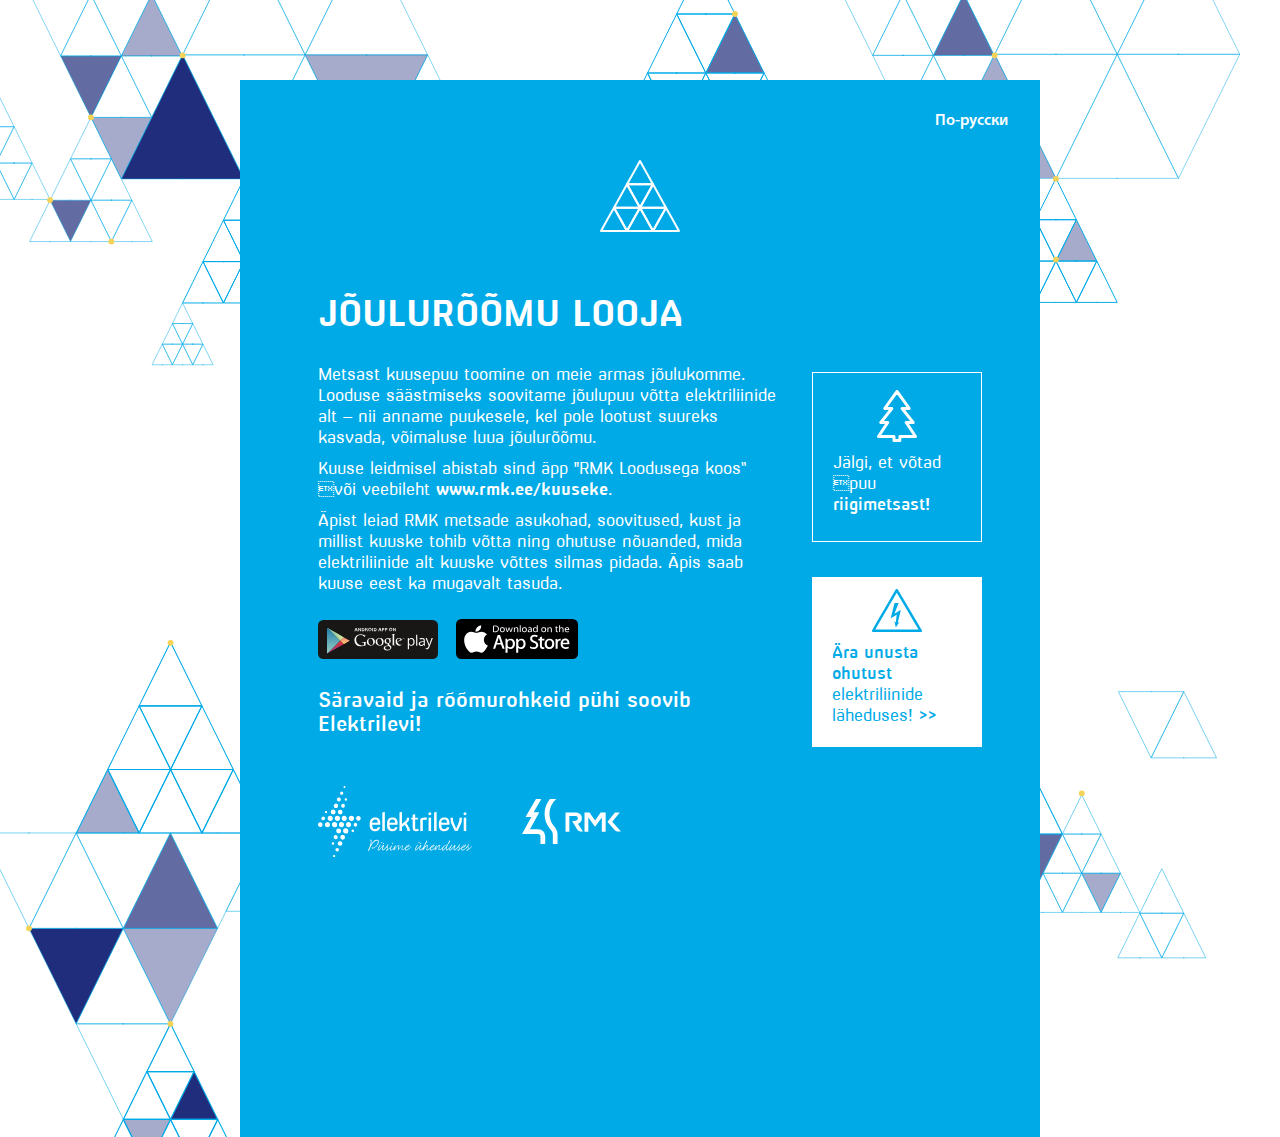
==== index.html @ ec55bb70 "initial" ====
<!DOCTYPE html>
<html lang="et">
<head>
  <meta charset="UTF-8">
  <meta name="viewport" content="width=device-width, initial-scale=1.0">
  <meta http-equiv="X-UA-Compatible" content="ie=edge">
  <link rel="stylesheet" href="css/styles.min.css">
  <title>Jõulurõõmu looja</title>
</head>
<body>
  <div id="card">
    <a class="lang" href="ru">По-русски</a>
    <img class="triangle" src="assets/triangle.svg" alt="kolmnurgad">
    <div class="card-row">
      <div id="pop-up">
        <div class="close"><img src="assets/close.svg" alt=""></div>
        <div class="row">
          <img src="assets/elekter-big.svg" alt="elekter">
          <div class="wrapper">
            <h3>Liini alt jõulukuuske võttes lähtu põhimõttest - ohutus eelkõige</h3>
            <p>Liinide lähedal tuleb puulangetamisel olla äärmiselt ettevaatlik.</p>
            <ul>
              <li>Jälgi, et sinu valitud puu latv oleks elektriliinist vähemalt 3 meetrit madalam. Vastasel korral võid märja puu kaudu saada elektrilöögi</li>
              <li>Liiniläheduses liikudes ole tähelepanelik, et torm poleks liinijuhtmeid maha murdnud. Kui märkad liinidele vajunud puud, ära lähemale mine, ka maapind võib olla  pinge all. Teata ohtlikust olukorrast <strong>112 või 1343.</strong> Tugeva tuulega hoia elektriliinidest eemale.</li>
              <li>Kui oled sattunud mahakukkunud elektriliini lähedusse eemaldu ohutult (jalgu koos hoides, väga lühikeste hüpetega, et hoida tasakaalu) vähemalt 8 meetri kaugusele. Ka maapind juhib elektrit ja võib olla voolu all.</li>
            </ul>
          </div>
        </div>
      </div>
      <section class="content">
        <h1>Jõulurõõmu looja</h1>
        <p>Metsast kuusepuu toomine on meie armas jõulukomme. Looduse säästmiseks soovitame jõulupuu võtta elektriliinide alt – nii anname puukesele, kel pole lootust suureks kasvada, võimaluse luua jõulurõõmu.</p>
        <p>Kuuse leidmisel abistab sind äpp "RMK Loodusega koos“ või veebileht <a href="https://www.rmk.ee/kuuseke" target="_blank">www.rmk.ee/kuuseke</a>.</p>
        <p>Äpist leiad RMK metsade asukohad, soovitused, kust ja millist kuuske tohib võtta ning ohutuse nõuanded, mida elektriliinide alt kuuske võttes silmas pidada.
        Äpis saab kuuse eest ka mugavalt tasuda.</p>
        <div class="apps">
          <a class="google" href="https://play.google.com/store/apps/details?id=ee.rmk.app" target="_blank"><img src="assets/google_play.svg" alt="google play"></a>
          <a class="apple" href="https://apps.apple.com/gb/app/rmk-loodusega-koos/id1465721443" target="_blank"><img src="assets/apple_store.svg" alt="apple app store"></a>
        </div>
        <h2>Säravaid ja rõõmurohkeid pühi soovib Elektrilevi!</h2>
        <div id="logod">
          <img class="elektrilevi" src="assets/elektrilevi.svg" alt="elektrilevi">
          <img src="assets/rmk.svg" alt="rmk">
        </div>
      </section>
      <aside id="sidebar">
        <a class="kuusk" href="https://www.rmk.ee/kuuseke" target="_blank">
          <img src="assets/kuusk.svg" alt="kuusk">
          <p>Jälgi, et võtad puu <b>riigimetsast!</b></p>
        </a>
        <div class="danger">
          <img src="assets/elekter.svg" alt="elekter">
          <p><b>Ära unusta ohutust</b> elektriliinide läheduses!  >></p>
        </div>
      </aside>
    </div>
  </div>
<script src="js/script.min.js" charset="utf-8"></script>
</body>
</html>
---- css/styles.min.css ----
@font-face{font-family:Myriad;src:url(../fonts/MYRIADPRO-REGULAR.OTF) format("opentype");font-weight:400}@font-face{font-family:Myriad;src:url(../fonts/MYRIADPRO-BOLD.OTF) format("opentype");font-weight:700}@font-face{font-family:MyriadSemiBold;src:url(../fonts/MYRIADPRO-SEMIBOLD.OTF) format("opentype")}@font-face{font-family:Milibus;src:url(../fonts/Milibus-Bold.ttf) format("truetype");font-weight:700}@font-face{font-family:Milibus;src:url(../fonts/Milibus-Light.ttf) format("truetype");font-weight:100}@font-face{font-family:Milibus;src:url(../fonts/Milibus-SemiBold.ttf) format("truetype");font-weight:400}*{-webkit-box-sizing:border-box;box-sizing:border-box}html{margin:0;padding:0;height:100%}body{margin:0;font-family:Milibus;color:#fff;background-image:url(../assets/taust.svg);background-position:-40px -70px;background-repeat:no-repeat;background-size:cover}body:lang(ru){font-family:Myriad}#pop-up{display:none;width:calc(100% + 24px);left:-24px;bottom:75px;position:absolute;background:#fff;color:#323232}#pop-up ul{padding-left:30px;line-height:22px;font-weight:lighter;margin:0}#pop-up ul li:first-of-type,#pop-up ul li:nth-of-type(2){margin-bottom:8px}#pop-up .wrapper{margin-left:26px}#pop-up strong{color:#00aae7;font-size:21px;line-height:22px}#pop-up .close{cursor:pointer;display:block;float:right;margin-top:16px;margin-right:16px}#pop-up .row{margin:60px 50px 60px 50px;display:-webkit-box;display:-ms-flexbox;display:flex}#pop-up .row:lang(ru){margin:25px}#pop-up h3{margin-top:0;margin-bottom:10px;color:#00aae7;font-size:23px;line-height:29px;font-weight:700;text-transform:uppercase}#card{position:relative;display:-webkit-box;display:-ms-flexbox;display:flex;-webkit-box-orient:vertical;-webkit-box-direction:normal;-ms-flex-direction:column;flex-direction:column;max-width:800px;margin:80px auto;padding-bottom:280px;background:#00aae7}.triangle{padding-top:80px;padding-bottom:70px;margin:0 auto;display:-webkit-box;display:-ms-flexbox;display:flex}.card-row{position:relative;margin-left:78px;margin-right:58px;display:-webkit-box;display:-ms-flexbox;display:flex}.content{margin-right:34px}.apps{margin-top:25px}.apps .google{margin-right:12px}#logod{display:-webkit-box;display:-ms-flexbox;display:flex;-webkit-box-align:center;-ms-flex-align:center;align-items:center}#logod .elektrilevi{margin-right:50px}#sidebar{margin-top:70px}#sidebar:lang(ru) b{font-weight:700}#sidebar:lang(ru) p{line-height:16px;margin-bottom:0}#sidebar:lang(ru) .danger,#sidebar:lang(ru) .kuusk{padding:10px 14px}#sidebar .danger,#sidebar .kuusk{padding:30px 20px;width:170px;height:170px;display:-webkit-box;display:-ms-flexbox;display:flex;-webkit-box-orient:vertical;-webkit-box-direction:normal;-ms-flex-direction:column;flex-direction:column;-webkit-box-pack:center;-ms-flex-pack:center;justify-content:center;-webkit-box-align:center;-ms-flex-align:center;align-items:center}#sidebar .kuusk{border:1px solid #fff}#sidebar .danger{cursor:pointer;margin-top:35px;background:#fff;color:#00aae7}#sidebar b{font-weight:400}h1{line-height:22px;margin-bottom:40px;margin-top:0;font-weight:700;font-size:35px;text-transform:uppercase}h2{margin-top:25px;margin-bottom:50px;width:calc(100% + 16px);font-weight:400;font-size:20px;line-height:24px}h2:lang(ru){font-family:MyriadSemiBold}p{margin:10px 0;font-weight:100;line-height:21px}a{color:#fff;text-decoration:none;font-weight:700}.lang{top:32px;right:32px;position:absolute;text-decoration:none;color:#fff;font-family:MyriadSemiBold,sans-serif}
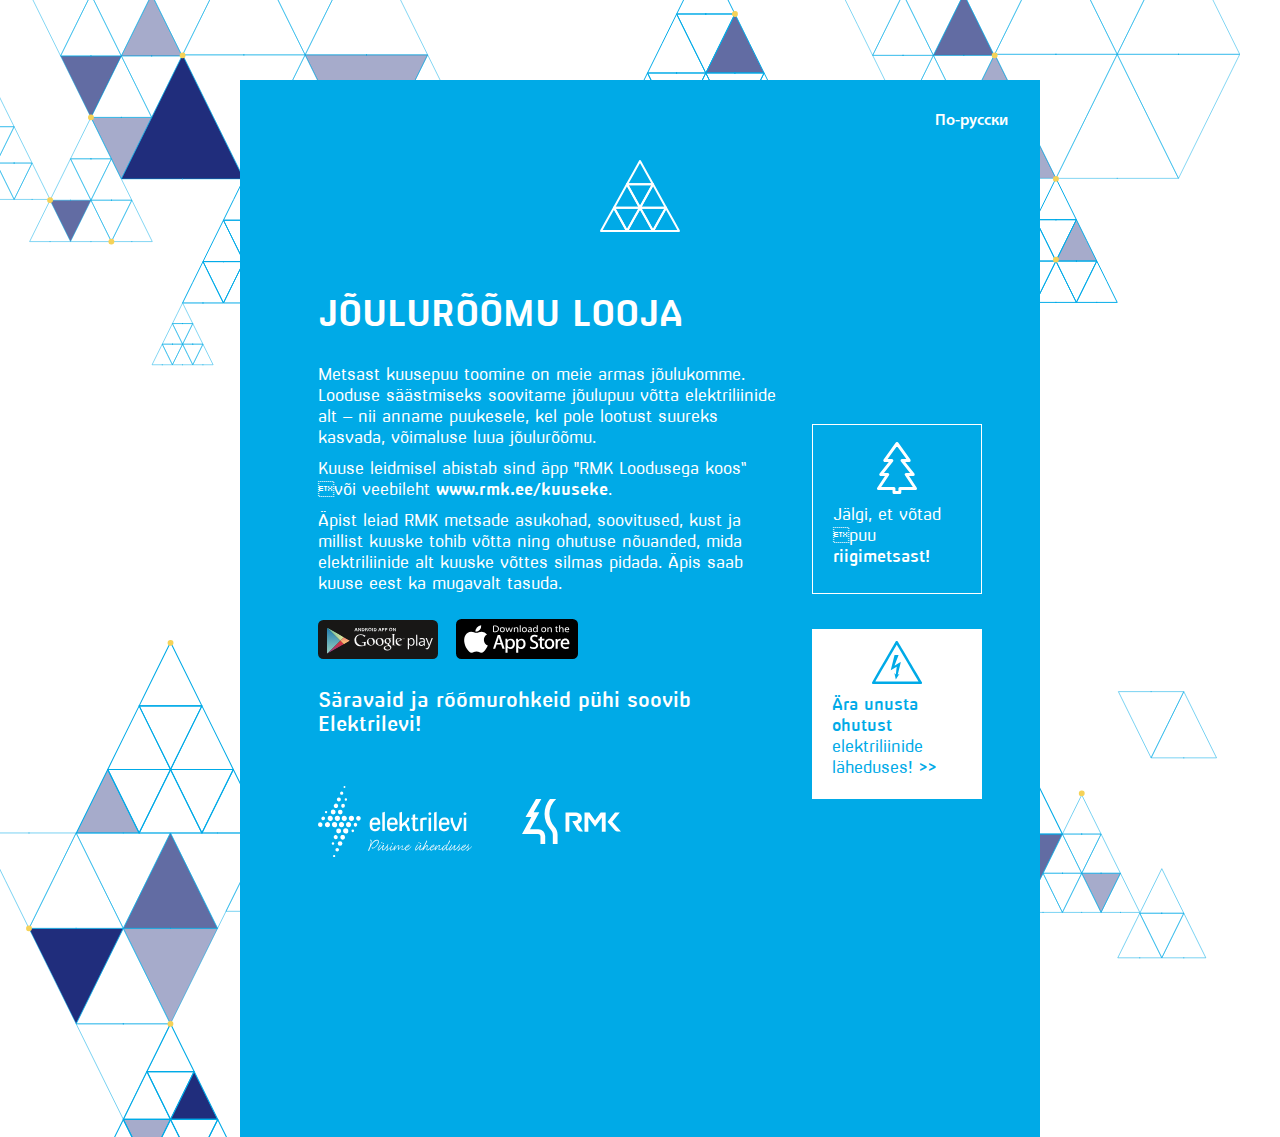
==== commit 83153e6e: "mobile" ====
--- a/index.html
+++ b/index.html
@@ -11,6 +11,7 @@
   <div id="card">
     <a class="lang" href="ru">По-русски</a>
     <img class="triangle" src="assets/triangle.svg" alt="kolmnurgad">
+    <h1>Jõulurõõmu looja</h1>
     <div class="card-row">
       <div id="pop-up">
         <div class="close"><img src="assets/close.svg" alt=""></div>
@@ -28,7 +29,6 @@
         </div>
       </div>
       <section class="content">
-        <h1>Jõulurõõmu looja</h1>
         <p>Metsast kuusepuu toomine on meie armas jõulukomme. Looduse säästmiseks soovitame jõulupuu võtta elektriliinide alt – nii anname puukesele, kel pole lootust suureks kasvada, võimaluse luua jõulurõõmu.</p>
         <p>Kuuse leidmisel abistab sind äpp "RMK Loodusega koos“ või veebileht <a href="https://www.rmk.ee/kuuseke" target="_blank">www.rmk.ee/kuuseke</a>.</p>
         <p>Äpist leiad RMK metsade asukohad, soovitused, kust ja millist kuuske tohib võtta ning ohutuse nõuanded, mida elektriliinide alt kuuske võttes silmas pidada.
--- a/css/styles.min.css
+++ b/css/styles.min.css
@@ -1 +1 @@
-@font-face{font-family:Myriad;src:url(../fonts/MYRIADPRO-REGULAR.OTF) format("opentype");font-weight:400}@font-face{font-family:Myriad;src:url(../fonts/MYRIADPRO-BOLD.OTF) format("opentype");font-weight:700}@font-face{font-family:MyriadSemiBold;src:url(../fonts/MYRIADPRO-SEMIBOLD.OTF) format("opentype")}@font-face{font-family:Milibus;src:url(../fonts/Milibus-Bold.ttf) format("truetype");font-weight:700}@font-face{font-family:Milibus;src:url(../fonts/Milibus-Light.ttf) format("truetype");font-weight:100}@font-face{font-family:Milibus;src:url(../fonts/Milibus-SemiBold.ttf) format("truetype");font-weight:400}*{-webkit-box-sizing:border-box;box-sizing:border-box}html{margin:0;padding:0;height:100%}body{margin:0;font-family:Milibus;color:#fff;background-image:url(../assets/taust.svg);background-position:-40px -70px;background-repeat:no-repeat;background-size:cover}body:lang(ru){font-family:Myriad}#pop-up{display:none;width:calc(100% + 24px);left:-24px;bottom:75px;position:absolute;background:#fff;color:#323232}#pop-up ul{padding-left:30px;line-height:22px;font-weight:lighter;margin:0}#pop-up ul li:first-of-type,#pop-up ul li:nth-of-type(2){margin-bottom:8px}#pop-up .wrapper{margin-left:26px}#pop-up strong{color:#00aae7;font-size:21px;line-height:22px}#pop-up .close{cursor:pointer;display:block;float:right;margin-top:16px;margin-right:16px}#pop-up .row{margin:60px 50px 60px 50px;display:-webkit-box;display:-ms-flexbox;display:flex}#pop-up .row:lang(ru){margin:25px}#pop-up h3{margin-top:0;margin-bottom:10px;color:#00aae7;font-size:23px;line-height:29px;font-weight:700;text-transform:uppercase}#card{position:relative;display:-webkit-box;display:-ms-flexbox;display:flex;-webkit-box-orient:vertical;-webkit-box-direction:normal;-ms-flex-direction:column;flex-direction:column;max-width:800px;margin:80px auto;padding-bottom:280px;background:#00aae7}.triangle{padding-top:80px;padding-bottom:70px;margin:0 auto;display:-webkit-box;display:-ms-flexbox;display:flex}.card-row{position:relative;margin-left:78px;margin-right:58px;display:-webkit-box;display:-ms-flexbox;display:flex}.content{margin-right:34px}.apps{margin-top:25px}.apps .google{margin-right:12px}#logod{display:-webkit-box;display:-ms-flexbox;display:flex;-webkit-box-align:center;-ms-flex-align:center;align-items:center}#logod .elektrilevi{margin-right:50px}#sidebar{margin-top:70px}#sidebar:lang(ru) b{font-weight:700}#sidebar:lang(ru) p{line-height:16px;margin-bottom:0}#sidebar:lang(ru) .danger,#sidebar:lang(ru) .kuusk{padding:10px 14px}#sidebar .danger,#sidebar .kuusk{padding:30px 20px;width:170px;height:170px;display:-webkit-box;display:-ms-flexbox;display:flex;-webkit-box-orient:vertical;-webkit-box-direction:normal;-ms-flex-direction:column;flex-direction:column;-webkit-box-pack:center;-ms-flex-pack:center;justify-content:center;-webkit-box-align:center;-ms-flex-align:center;align-items:center}#sidebar .kuusk{border:1px solid #fff}#sidebar .danger{cursor:pointer;margin-top:35px;background:#fff;color:#00aae7}#sidebar b{font-weight:400}h1{line-height:22px;margin-bottom:40px;margin-top:0;font-weight:700;font-size:35px;text-transform:uppercase}h2{margin-top:25px;margin-bottom:50px;width:calc(100% + 16px);font-weight:400;font-size:20px;line-height:24px}h2:lang(ru){font-family:MyriadSemiBold}p{margin:10px 0;font-weight:100;line-height:21px}a{color:#fff;text-decoration:none;font-weight:700}.lang{top:32px;right:32px;position:absolute;text-decoration:none;color:#fff;font-family:MyriadSemiBold,sans-serif}+@font-face{font-family:Myriad;src:url(../fonts/MYRIADPRO-REGULAR.OTF) format("opentype");font-weight:400}@font-face{font-family:Myriad;src:url(../fonts/MYRIADPRO-BOLD.OTF) format("opentype");font-weight:700}@font-face{font-family:MyriadSemiBold;src:url(../fonts/MYRIADPRO-SEMIBOLD.OTF) format("opentype")}@font-face{font-family:Milibus;src:url(../fonts/Milibus-Bold.ttf) format("truetype");font-weight:700}@font-face{font-family:Milibus;src:url(../fonts/Milibus-Light.ttf) format("truetype");font-weight:100}@font-face{font-family:Milibus;src:url(../fonts/Milibus-SemiBold.ttf) format("truetype");font-weight:400}*{-webkit-box-sizing:border-box;box-sizing:border-box}html{margin:0;padding:0;height:100%}body{margin:0;font-family:Milibus;color:#fff;background-image:url(../assets/taust.svg);background-position:-40px -70px;background-repeat:no-repeat;background-size:cover}body:lang(ru){font-family:Myriad}#pop-up{display:none;width:calc(100% + 24px);left:-24px;bottom:75px;position:absolute;background:#fff;color:#323232}#pop-up ul{padding-left:30px;line-height:22px;font-weight:lighter;margin:0}#pop-up ul li:first-of-type,#pop-up ul li:nth-of-type(2){margin-bottom:8px}#pop-up .wrapper{margin-left:26px}#pop-up strong{color:#00aae7;font-size:21px;line-height:22px}#pop-up .close{cursor:pointer;display:block;float:right;margin-top:16px;margin-right:16px}#pop-up .row{margin:60px 50px 60px 50px;display:-webkit-box;display:-ms-flexbox;display:flex}#pop-up .row:lang(ru){margin:25px}#pop-up h3{margin-top:0;margin-bottom:10px;color:#00aae7;font-size:23px;line-height:29px;font-weight:700;text-transform:uppercase}#card{position:relative;display:-webkit-box;display:-ms-flexbox;display:flex;-webkit-box-orient:vertical;-webkit-box-direction:normal;-ms-flex-direction:column;flex-direction:column;max-width:800px;margin:80px auto;padding-bottom:280px;background:#00aae7}.triangle{padding-top:80px;padding-bottom:70px;margin:0 auto;display:-webkit-box;display:-ms-flexbox;display:flex}.card-row{position:relative;margin-left:78px;margin-right:58px;display:-webkit-box;display:-ms-flexbox;display:flex}.content{margin-right:34px}.apps{margin-top:25px}.apps .google{margin-right:12px}#logod{display:-webkit-box;display:-ms-flexbox;display:flex;-webkit-box-align:center;-ms-flex-align:center;align-items:center}#logod .elektrilevi{margin-right:50px}#sidebar{margin-top:70px}#sidebar:lang(ru) b{font-weight:700}#sidebar:lang(ru) p{line-height:16px;margin-bottom:0}#sidebar:lang(ru) .danger,#sidebar:lang(ru) .kuusk{padding:10px 14px}#sidebar .danger,#sidebar .kuusk{padding:30px 20px;width:170px;height:170px;display:-webkit-box;display:-ms-flexbox;display:flex;-webkit-box-orient:vertical;-webkit-box-direction:normal;-ms-flex-direction:column;flex-direction:column;-webkit-box-pack:center;-ms-flex-pack:center;justify-content:center;-webkit-box-align:center;-ms-flex-align:center;align-items:center}#sidebar .kuusk{border:1px solid #fff}#sidebar .danger{cursor:pointer;margin-top:35px;background:#fff;color:#00aae7}#sidebar b{font-weight:400}h1{margin-left:78px;line-height:22px;margin-bottom:30px;margin-top:0;font-weight:700;font-size:35px;text-transform:uppercase}h2{margin-top:25px;margin-bottom:50px;width:calc(100% + 16px);font-weight:400;font-size:20px;line-height:24px}h2:lang(ru){font-family:MyriadSemiBold}p{margin:10px 0;font-weight:100;line-height:21px}a{color:#fff;text-decoration:none;font-weight:700}.lang{top:32px;right:32px;position:absolute;text-decoration:none;color:#fff;font-family:MyriadSemiBold,sans-serif}@media (max-width:666px){#card{padding-bottom:180px}#pop-up{width:calc(100% + 30px);left:-15px;bottom:0}#pop-up h3{font-size:20px}#pop-up .wrapper{margin-left:0}#pop-up .row{-webkit-box-orient:vertical;-webkit-box-direction:normal;-ms-flex-direction:column;flex-direction:column;-webkit-box-align:center;-ms-flex-align:center;align-items:center;margin:15px}#pop-up .row img{width:60px;margin-bottom:15px}#sidebar{display:-webkit-box;display:-ms-flexbox;display:flex;-ms-flex-pack:distribute;justify-content:space-around;margin-top:30px}#sidebar .danger{margin-top:0}#logod{-webkit-box-pack:center;-ms-flex-pack:center;justify-content:center}#logod .elektrilevi{margin-right:20px}.lang{top:20px;right:20px}.triangle{padding-top:40px;padding-bottom:30px}.content{margin-right:0}h1{font-size:24px;margin-left:20px}h2{margin:20px 0 20px 0}.card-row{-webkit-box-orient:vertical;-webkit-box-direction:normal;-ms-flex-direction:column;flex-direction:column;margin-left:20px;margin-right:20px}}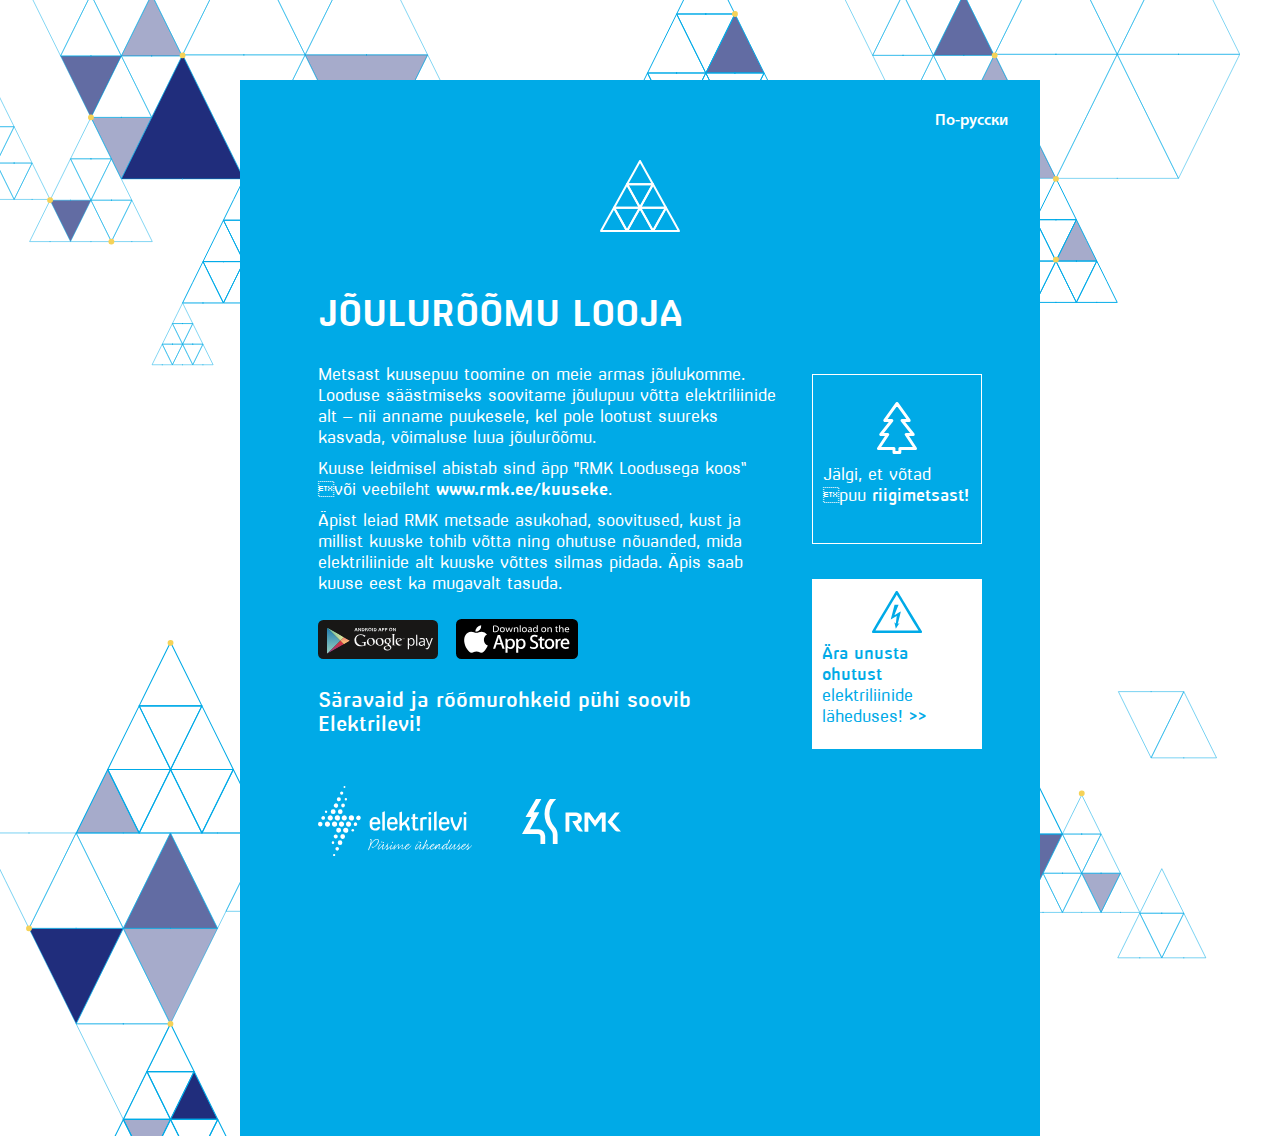
==== commit d93b43bb: "IE update" ====
--- a/index.html
+++ b/index.html
@@ -5,6 +5,7 @@
   <meta name="viewport" content="width=device-width, initial-scale=1.0">
   <meta http-equiv="X-UA-Compatible" content="ie=edge">
   <link rel="stylesheet" href="css/styles.min.css">
+  <link rel="shortcut icon" type="image/png" href="assets/favicon.png"/>
   <title>Jõulurõõmu looja</title>
 </head>
 <body>
@@ -38,10 +39,6 @@
           <a class="apple" href="https://apps.apple.com/gb/app/rmk-loodusega-koos/id1465721443" target="_blank"><img src="assets/apple_store.svg" alt="apple app store"></a>
         </div>
         <h2>Säravaid ja rõõmurohkeid pühi soovib Elektrilevi!</h2>
-        <div id="logod">
-          <img class="elektrilevi" src="assets/elektrilevi.svg" alt="elektrilevi">
-          <img src="assets/rmk.svg" alt="rmk">
-        </div>
       </section>
       <aside id="sidebar">
         <a class="kuusk" href="https://www.rmk.ee/kuuseke" target="_blank">
@@ -54,6 +51,10 @@
         </div>
       </aside>
     </div>
+    <div id="logod">
+      <img class="elektrilevi" src="assets/elektrilevi.svg" alt="elektrilevi">
+      <img src="assets/rmk.svg" alt="rmk">
+    </div>
   </div>
 <script src="js/script.min.js" charset="utf-8"></script>
 </body>
--- a/css/styles.min.css
+++ b/css/styles.min.css
@@ -1 +1 @@
-@font-face{font-family:Myriad;src:url(../fonts/MYRIADPRO-REGULAR.OTF) format("opentype");font-weight:400}@font-face{font-family:Myriad;src:url(../fonts/MYRIADPRO-BOLD.OTF) format("opentype");font-weight:700}@font-face{font-family:MyriadSemiBold;src:url(../fonts/MYRIADPRO-SEMIBOLD.OTF) format("opentype")}@font-face{font-family:Milibus;src:url(../fonts/Milibus-Bold.ttf) format("truetype");font-weight:700}@font-face{font-family:Milibus;src:url(../fonts/Milibus-Light.ttf) format("truetype");font-weight:100}@font-face{font-family:Milibus;src:url(../fonts/Milibus-SemiBold.ttf) format("truetype");font-weight:400}*{-webkit-box-sizing:border-box;box-sizing:border-box}html{margin:0;padding:0;height:100%}body{margin:0;font-family:Milibus;color:#fff;background-image:url(../assets/taust.svg);background-position:-40px -70px;background-repeat:no-repeat;background-size:cover}body:lang(ru){font-family:Myriad}#pop-up{display:none;width:calc(100% + 24px);left:-24px;bottom:75px;position:absolute;background:#fff;color:#323232}#pop-up ul{padding-left:30px;line-height:22px;font-weight:lighter;margin:0}#pop-up ul li:first-of-type,#pop-up ul li:nth-of-type(2){margin-bottom:8px}#pop-up .wrapper{margin-left:26px}#pop-up strong{color:#00aae7;font-size:21px;line-height:22px}#pop-up .close{cursor:pointer;display:block;float:right;margin-top:16px;margin-right:16px}#pop-up .row{margin:60px 50px 60px 50px;display:-webkit-box;display:-ms-flexbox;display:flex}#pop-up .row:lang(ru){margin:25px}#pop-up h3{margin-top:0;margin-bottom:10px;color:#00aae7;font-size:23px;line-height:29px;font-weight:700;text-transform:uppercase}#card{position:relative;display:-webkit-box;display:-ms-flexbox;display:flex;-webkit-box-orient:vertical;-webkit-box-direction:normal;-ms-flex-direction:column;flex-direction:column;max-width:800px;margin:80px auto;padding-bottom:280px;background:#00aae7}.triangle{padding-top:80px;padding-bottom:70px;margin:0 auto;display:-webkit-box;display:-ms-flexbox;display:flex}.card-row{position:relative;margin-left:78px;margin-right:58px;display:-webkit-box;display:-ms-flexbox;display:flex}.content{margin-right:34px}.apps{margin-top:25px}.apps .google{margin-right:12px}#logod{display:-webkit-box;display:-ms-flexbox;display:flex;-webkit-box-align:center;-ms-flex-align:center;align-items:center}#logod .elektrilevi{margin-right:50px}#sidebar{margin-top:70px}#sidebar:lang(ru) b{font-weight:700}#sidebar:lang(ru) p{line-height:16px;margin-bottom:0}#sidebar:lang(ru) .danger,#sidebar:lang(ru) .kuusk{padding:10px 14px}#sidebar .danger,#sidebar .kuusk{padding:30px 20px;width:170px;height:170px;display:-webkit-box;display:-ms-flexbox;display:flex;-webkit-box-orient:vertical;-webkit-box-direction:normal;-ms-flex-direction:column;flex-direction:column;-webkit-box-pack:center;-ms-flex-pack:center;justify-content:center;-webkit-box-align:center;-ms-flex-align:center;align-items:center}#sidebar .kuusk{border:1px solid #fff}#sidebar .danger{cursor:pointer;margin-top:35px;background:#fff;color:#00aae7}#sidebar b{font-weight:400}h1{margin-left:78px;line-height:22px;margin-bottom:30px;margin-top:0;font-weight:700;font-size:35px;text-transform:uppercase}h2{margin-top:25px;margin-bottom:50px;width:calc(100% + 16px);font-weight:400;font-size:20px;line-height:24px}h2:lang(ru){font-family:MyriadSemiBold}p{margin:10px 0;font-weight:100;line-height:21px}a{color:#fff;text-decoration:none;font-weight:700}.lang{top:32px;right:32px;position:absolute;text-decoration:none;color:#fff;font-family:MyriadSemiBold,sans-serif}@media (max-width:666px){#card{padding-bottom:180px}#pop-up{width:calc(100% + 30px);left:-15px;bottom:0}#pop-up h3{font-size:20px}#pop-up .wrapper{margin-left:0}#pop-up .row{-webkit-box-orient:vertical;-webkit-box-direction:normal;-ms-flex-direction:column;flex-direction:column;-webkit-box-align:center;-ms-flex-align:center;align-items:center;margin:15px}#pop-up .row img{width:60px;margin-bottom:15px}#sidebar{display:-webkit-box;display:-ms-flexbox;display:flex;-ms-flex-pack:distribute;justify-content:space-around;margin-top:30px}#sidebar .danger{margin-top:0}#logod{-webkit-box-pack:center;-ms-flex-pack:center;justify-content:center}#logod .elektrilevi{margin-right:20px}.lang{top:20px;right:20px}.triangle{padding-top:40px;padding-bottom:30px}.content{margin-right:0}h1{font-size:24px;margin-left:20px}h2{margin:20px 0 20px 0}.card-row{-webkit-box-orient:vertical;-webkit-box-direction:normal;-ms-flex-direction:column;flex-direction:column;margin-left:20px;margin-right:20px}}+@font-face{font-family:Myriad;src:url(../fonts/MYRIADPRO-REGULAR.OTF) format("opentype");font-weight:400}@font-face{font-family:Myriad;src:url(../fonts/MYRIADPRO-BOLD.OTF) format("opentype");font-weight:700}@font-face{font-family:MyriadSemiBold;src:url(../fonts/MYRIADPRO-SEMIBOLD.OTF) format("opentype")}@font-face{font-family:Milibus;src:url(../fonts/Milibus-Bold.ttf) format("truetype");font-weight:700}@font-face{font-family:Milibus;src:url(../fonts/Milibus-Light.ttf) format("truetype");font-weight:100}@font-face{font-family:Milibus;src:url(../fonts/Milibus-SemiBold.ttf) format("truetype");font-weight:400}*{-webkit-box-sizing:border-box;box-sizing:border-box}html{margin:0;padding:0;height:100%}body{margin:0;font-family:Milibus,Verdana,Helvetica,Arial,sans-serif;color:#fff;background-image:url(../assets/taust.svg);background-position:-40px -70px;background-repeat:no-repeat;background-size:cover}body:lang(ru){font-family:Myriad,Verdana,Helvetica,Arial,sans-serif}#pop-up{display:none;width:calc(100% + 24px);left:-24px;bottom:75px;position:absolute;background:#fff;color:#323232}#pop-up img{max-width:108px;width:100%}#pop-up ul{padding-left:30px;line-height:22px;font-weight:lighter;margin:0}#pop-up ul li:first-of-type,#pop-up ul li:nth-of-type(2){margin-bottom:8px}#pop-up .wrapper{margin-left:26px}#pop-up strong{color:#00aae7;font-size:21px;line-height:22px}#pop-up .close{cursor:pointer;display:block;float:right;margin-top:16px;margin-right:16px}#pop-up .row{margin:60px 50px 60px 50px;display:-webkit-box;display:-ms-flexbox;display:flex}#pop-up .row:lang(ru){margin:25px}#pop-up h3{margin-top:0;margin-bottom:10px;color:#00aae7;font-size:23px;line-height:29px;font-weight:700;text-transform:uppercase}#card{position:relative;display:-webkit-box;display:-ms-flexbox;display:flex;-webkit-box-orient:vertical;-webkit-box-direction:normal;-ms-flex-direction:column;flex-direction:column;max-width:800px;margin:80px auto;padding-bottom:280px;background:#00aae7}.triangle{width:100%;max-width:80px;padding-top:80px;padding-bottom:70px;margin:0 auto;display:-webkit-box;display:-ms-flexbox;display:flex}.card-row{position:relative;margin-left:78px;margin-right:58px;display:-webkit-box;display:-ms-flexbox;display:flex}.content{margin-right:34px}.apps{margin-top:25px}.apps .google{margin-right:12px}#logod{margin-left:78px;display:-webkit-box;display:-ms-flexbox;display:flex;-webkit-box-align:center;-ms-flex-align:center;align-items:center}#logod .elektrilevi{margin-right:50px}#sidebar{margin-top:20px}#sidebar:lang(ru) b{font-weight:700}#sidebar:lang(ru) p{line-height:16px;margin-bottom:0}#sidebar:lang(ru) .danger,#sidebar:lang(ru) .kuusk{padding:10px 14px}#sidebar .danger,#sidebar .kuusk{padding:20px 10px;width:170px;height:170px;display:-webkit-box;display:-ms-flexbox;display:flex;-webkit-box-orient:vertical;-webkit-box-direction:normal;-ms-flex-direction:column;flex-direction:column;-webkit-box-pack:center;-ms-flex-pack:center;justify-content:center;-webkit-box-align:center;-ms-flex-align:center;align-items:center}#sidebar .danger p,#sidebar .kuusk p{width:100%}#sidebar .kuusk{border:1px solid #fff}#sidebar .danger{cursor:pointer;margin-top:35px;background:#fff;color:#00aae7}#sidebar b{font-weight:400}h1{margin-left:78px;line-height:22px;margin-bottom:30px;margin-top:0;font-weight:700;font-size:35px;text-transform:uppercase}h2{margin-top:25px;margin-bottom:50px;width:calc(100% + 16px);font-weight:400;font-size:20px;line-height:24px}h2:lang(ru){font-family:MyriadSemiBold,Verdana,Helvetica,Arial,sans-serif}p{margin:10px 0;font-weight:100;line-height:21px}a{color:#fff;text-decoration:none;font-weight:700}.lang{top:32px;right:32px;position:absolute;text-decoration:none;color:#fff;font-family:MyriadSemiBold,Verdana,Helvetica,Arial,sans-serif}@media (max-width:666px){#card{padding-bottom:180px}#pop-up{width:calc(100% + 30px);left:-15px;bottom:0}#pop-up h3{font-size:20px}#pop-up .wrapper{margin-left:0}#pop-up .row{-webkit-box-orient:vertical;-webkit-box-direction:normal;-ms-flex-direction:column;flex-direction:column;-webkit-box-align:center;-ms-flex-align:center;align-items:center;margin:15px}#pop-up .row img{width:60px;margin-bottom:15px}#sidebar{margin-top:0;display:-webkit-box;display:-ms-flexbox;display:flex;-ms-flex-pack:distribute;justify-content:space-around}#sidebar .danger{margin-top:0}#logod{margin-top:20px;margin-left:0;-webkit-box-pack:center;-ms-flex-pack:center;justify-content:center}#logod .elektrilevi{margin-right:20px}.lang{top:20px;right:20px}.triangle{padding-top:40px;padding-bottom:30px}.content{margin-right:0}h1{font-size:24px;margin-left:20px;margin-bottom:10px}h2{margin:20px 0 20px 0}.card-row{-webkit-box-orient:vertical;-webkit-box-direction:normal;-ms-flex-direction:column;flex-direction:column;margin-left:20px;margin-right:20px}}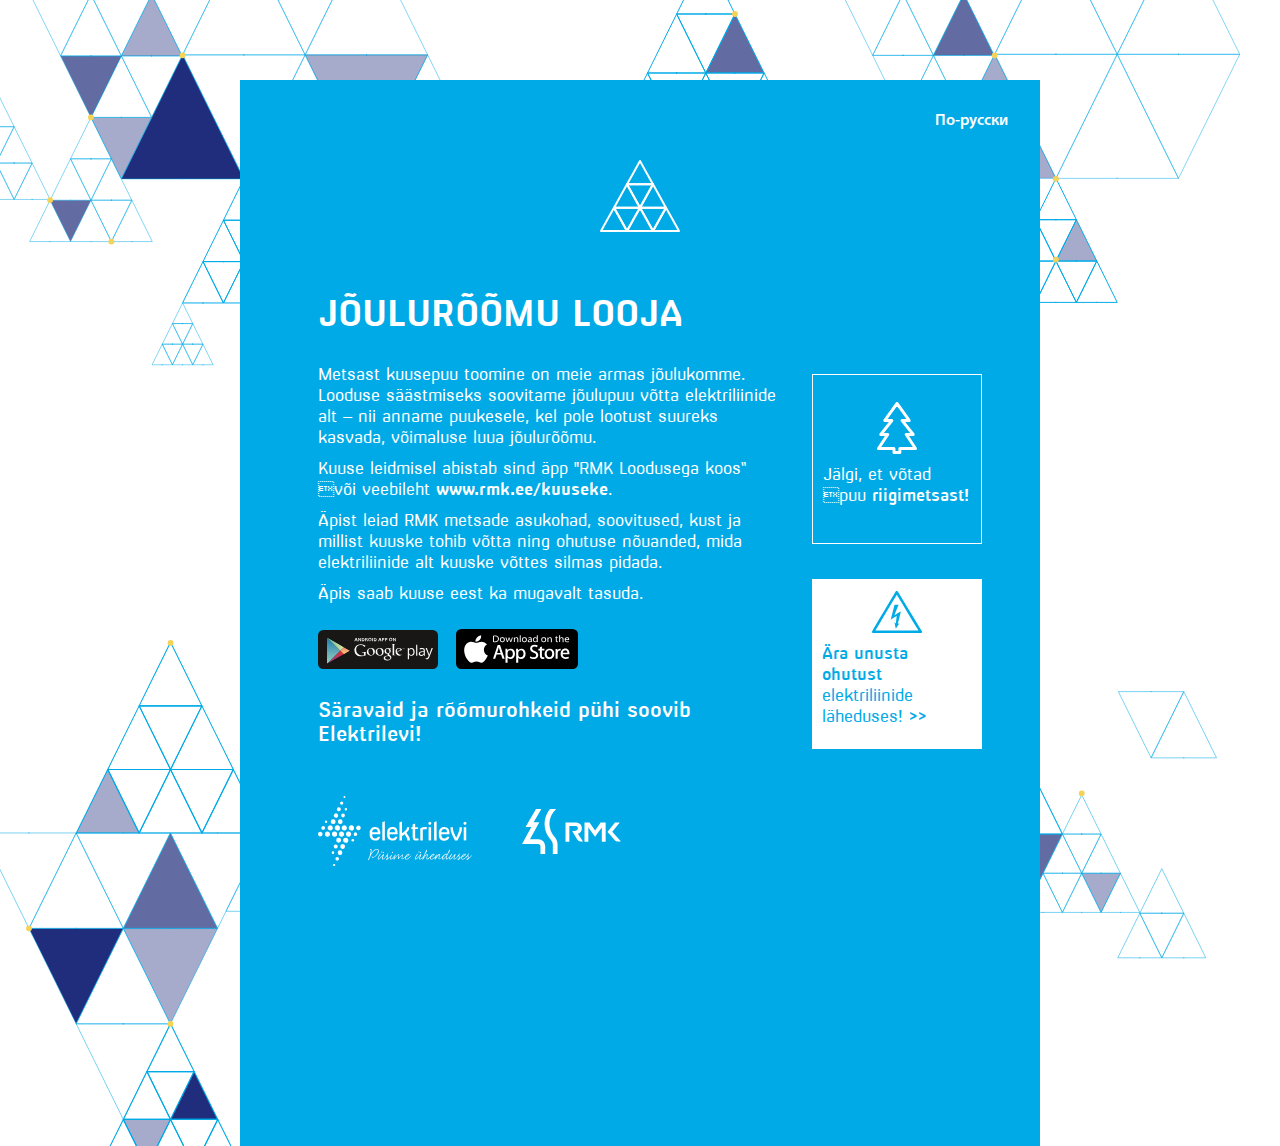
==== commit 26830112: "IE update" ====
--- a/index.html
+++ b/index.html
@@ -22,7 +22,7 @@
             <h3>Liini alt jõulukuuske võttes lähtu põhimõttest - ohutus eelkõige</h3>
             <p>Liinide lähedal tuleb puulangetamisel olla äärmiselt ettevaatlik.</p>
             <ul>
-              <li>Jälgi, et sinu valitud puu latv oleks elektriliinist vähemalt 3 meetrit madalam. Vastasel korral võid märja puu kaudu saada elektrilöögi</li>
+              <li>Jälgi, et sinu valitud puu latv oleks elektriliinist vähemalt 3 meetrit madalam. Vastasel korral võid märja puu kaudu saada elektrilöögi.</li>
               <li>Liiniläheduses liikudes ole tähelepanelik, et torm poleks liinijuhtmeid maha murdnud. Kui märkad liinidele vajunud puud, ära lähemale mine, ka maapind võib olla  pinge all. Teata ohtlikust olukorrast <strong>112 või 1343.</strong> Tugeva tuulega hoia elektriliinidest eemale.</li>
               <li>Kui oled sattunud mahakukkunud elektriliini lähedusse eemaldu ohutult (jalgu koos hoides, väga lühikeste hüpetega, et hoida tasakaalu) vähemalt 8 meetri kaugusele. Ka maapind juhib elektrit ja võib olla voolu all.</li>
             </ul>
@@ -32,8 +32,8 @@
       <section class="content">
         <p>Metsast kuusepuu toomine on meie armas jõulukomme. Looduse säästmiseks soovitame jõulupuu võtta elektriliinide alt – nii anname puukesele, kel pole lootust suureks kasvada, võimaluse luua jõulurõõmu.</p>
         <p>Kuuse leidmisel abistab sind äpp "RMK Loodusega koos“ või veebileht <a href="https://www.rmk.ee/kuuseke" target="_blank">www.rmk.ee/kuuseke</a>.</p>
-        <p>Äpist leiad RMK metsade asukohad, soovitused, kust ja millist kuuske tohib võtta ning ohutuse nõuanded, mida elektriliinide alt kuuske võttes silmas pidada.
-        Äpis saab kuuse eest ka mugavalt tasuda.</p>
+        <p>Äpist leiad RMK metsade asukohad, soovitused, kust ja millist kuuske tohib võtta ning ohutuse nõuanded, mida elektriliinide alt kuuske võttes silmas pidada.</p>
+        <p>Äpis saab kuuse eest ka mugavalt tasuda.</p>
         <div class="apps">
           <a class="google" href="https://play.google.com/store/apps/details?id=ee.rmk.app" target="_blank"><img src="assets/google_play.svg" alt="google play"></a>
           <a class="apple" href="https://apps.apple.com/gb/app/rmk-loodusega-koos/id1465721443" target="_blank"><img src="assets/apple_store.svg" alt="apple app store"></a>
--- a/css/styles.min.css
+++ b/css/styles.min.css
@@ -1 +1 @@
-@font-face{font-family:Myriad;src:url(../fonts/MYRIADPRO-REGULAR.OTF) format("opentype");font-weight:400}@font-face{font-family:Myriad;src:url(../fonts/MYRIADPRO-BOLD.OTF) format("opentype");font-weight:700}@font-face{font-family:MyriadSemiBold;src:url(../fonts/MYRIADPRO-SEMIBOLD.OTF) format("opentype")}@font-face{font-family:Milibus;src:url(../fonts/Milibus-Bold.ttf) format("truetype");font-weight:700}@font-face{font-family:Milibus;src:url(../fonts/Milibus-Light.ttf) format("truetype");font-weight:100}@font-face{font-family:Milibus;src:url(../fonts/Milibus-SemiBold.ttf) format("truetype");font-weight:400}*{-webkit-box-sizing:border-box;box-sizing:border-box}html{margin:0;padding:0;height:100%}body{margin:0;font-family:Milibus,Verdana,Helvetica,Arial,sans-serif;color:#fff;background-image:url(../assets/taust.svg);background-position:-40px -70px;background-repeat:no-repeat;background-size:cover}body:lang(ru){font-family:Myriad,Verdana,Helvetica,Arial,sans-serif}#pop-up{display:none;width:calc(100% + 24px);left:-24px;bottom:75px;position:absolute;background:#fff;color:#323232}#pop-up img{max-width:108px;width:100%}#pop-up ul{padding-left:30px;line-height:22px;font-weight:lighter;margin:0}#pop-up ul li:first-of-type,#pop-up ul li:nth-of-type(2){margin-bottom:8px}#pop-up .wrapper{margin-left:26px}#pop-up strong{color:#00aae7;font-size:21px;line-height:22px}#pop-up .close{cursor:pointer;display:block;float:right;margin-top:16px;margin-right:16px}#pop-up .row{margin:60px 50px 60px 50px;display:-webkit-box;display:-ms-flexbox;display:flex}#pop-up .row:lang(ru){margin:25px}#pop-up h3{margin-top:0;margin-bottom:10px;color:#00aae7;font-size:23px;line-height:29px;font-weight:700;text-transform:uppercase}#card{position:relative;display:-webkit-box;display:-ms-flexbox;display:flex;-webkit-box-orient:vertical;-webkit-box-direction:normal;-ms-flex-direction:column;flex-direction:column;max-width:800px;margin:80px auto;padding-bottom:280px;background:#00aae7}.triangle{width:100%;max-width:80px;padding-top:80px;padding-bottom:70px;margin:0 auto;display:-webkit-box;display:-ms-flexbox;display:flex}.card-row{position:relative;margin-left:78px;margin-right:58px;display:-webkit-box;display:-ms-flexbox;display:flex}.content{margin-right:34px}.apps{margin-top:25px}.apps .google{margin-right:12px}#logod{margin-left:78px;display:-webkit-box;display:-ms-flexbox;display:flex;-webkit-box-align:center;-ms-flex-align:center;align-items:center}#logod .elektrilevi{margin-right:50px}#sidebar{margin-top:20px}#sidebar:lang(ru) b{font-weight:700}#sidebar:lang(ru) p{line-height:16px;margin-bottom:0}#sidebar:lang(ru) .danger,#sidebar:lang(ru) .kuusk{padding:10px 14px}#sidebar .danger,#sidebar .kuusk{padding:20px 10px;width:170px;height:170px;display:-webkit-box;display:-ms-flexbox;display:flex;-webkit-box-orient:vertical;-webkit-box-direction:normal;-ms-flex-direction:column;flex-direction:column;-webkit-box-pack:center;-ms-flex-pack:center;justify-content:center;-webkit-box-align:center;-ms-flex-align:center;align-items:center}#sidebar .danger p,#sidebar .kuusk p{width:100%}#sidebar .kuusk{border:1px solid #fff}#sidebar .danger{cursor:pointer;margin-top:35px;background:#fff;color:#00aae7}#sidebar b{font-weight:400}h1{margin-left:78px;line-height:22px;margin-bottom:30px;margin-top:0;font-weight:700;font-size:35px;text-transform:uppercase}h2{margin-top:25px;margin-bottom:50px;width:calc(100% + 16px);font-weight:400;font-size:20px;line-height:24px}h2:lang(ru){font-family:MyriadSemiBold,Verdana,Helvetica,Arial,sans-serif}p{margin:10px 0;font-weight:100;line-height:21px}a{color:#fff;text-decoration:none;font-weight:700}.lang{top:32px;right:32px;position:absolute;text-decoration:none;color:#fff;font-family:MyriadSemiBold,Verdana,Helvetica,Arial,sans-serif}@media (max-width:666px){#card{padding-bottom:180px}#pop-up{width:calc(100% + 30px);left:-15px;bottom:0}#pop-up h3{font-size:20px}#pop-up .wrapper{margin-left:0}#pop-up .row{-webkit-box-orient:vertical;-webkit-box-direction:normal;-ms-flex-direction:column;flex-direction:column;-webkit-box-align:center;-ms-flex-align:center;align-items:center;margin:15px}#pop-up .row img{width:60px;margin-bottom:15px}#sidebar{margin-top:0;display:-webkit-box;display:-ms-flexbox;display:flex;-ms-flex-pack:distribute;justify-content:space-around}#sidebar .danger{margin-top:0}#logod{margin-top:20px;margin-left:0;-webkit-box-pack:center;-ms-flex-pack:center;justify-content:center}#logod .elektrilevi{margin-right:20px}.lang{top:20px;right:20px}.triangle{padding-top:40px;padding-bottom:30px}.content{margin-right:0}h1{font-size:24px;margin-left:20px;margin-bottom:10px}h2{margin:20px 0 20px 0}.card-row{-webkit-box-orient:vertical;-webkit-box-direction:normal;-ms-flex-direction:column;flex-direction:column;margin-left:20px;margin-right:20px}}+@font-face{font-family:Myriad;src:url(../fonts/MYRIADPRO-REGULAR.OTF) format("opentype");font-weight:400}@font-face{font-family:Myriad;src:url(../fonts/MYRIADPRO-BOLD.OTF) format("opentype");font-weight:700}@font-face{font-family:MyriadSemiBold;src:url(../fonts/MYRIADPRO-SEMIBOLD.OTF) format("opentype")}@font-face{font-family:Milibus;src:url(../fonts/Milibus-Bold.ttf) format("truetype");font-weight:700}@font-face{font-family:Milibus;src:url(../fonts/Milibus-Light.ttf) format("truetype");font-weight:100}@font-face{font-family:Milibus;src:url(../fonts/Milibus-SemiBold.ttf) format("truetype");font-weight:400}*{-webkit-box-sizing:border-box;box-sizing:border-box}html{margin:0;padding:0;height:100%}body{margin:0;font-family:Milibus,Verdana,Helvetica,Arial,sans-serif;color:#fff;background-image:url(../assets/taust.svg);background-position:-40px -70px;background-repeat:no-repeat;background-size:cover}body:lang(ru){font-family:Myriad,Verdana,Helvetica,Arial,sans-serif}#pop-up{display:none;width:calc(100% + 24px);left:-24px;bottom:75px;position:absolute;background:#fff;color:#323232}#pop-up img{max-width:108px;width:100%}#pop-up ul{padding-left:30px;line-height:22px;font-weight:lighter;margin:0}#pop-up ul li:first-of-type,#pop-up ul li:nth-of-type(2){margin-bottom:8px}#pop-up .wrapper{margin-left:26px}#pop-up strong{color:#00aae7;font-size:21px;line-height:22px}#pop-up .close{cursor:pointer;display:block;float:right;margin-top:16px;margin-right:16px}#pop-up .row{margin:60px 50px 60px 50px;display:-webkit-box;display:-ms-flexbox;display:flex}#pop-up .row:lang(ru){margin:25px}#pop-up h3{margin-top:0;margin-bottom:10px;color:#00aae7;font-size:23px;line-height:29px;font-weight:700;text-transform:uppercase}#card{position:relative;display:-webkit-box;display:-ms-flexbox;display:flex;-webkit-box-orient:vertical;-webkit-box-direction:normal;-ms-flex-direction:column;flex-direction:column;max-width:800px;margin:80px auto;padding-bottom:280px;background:#00aae7}.triangle{width:100%;max-width:80px;padding-top:80px;padding-bottom:70px;margin:0 auto;display:-webkit-box;display:-ms-flexbox;display:flex}.card-row{position:relative;margin-left:78px;margin-right:58px;display:-webkit-box;display:-ms-flexbox;display:flex}.content{margin-right:34px}.apps{margin-top:25px}.apps .google{margin-right:12px}#logod{margin-left:78px;display:-webkit-box;display:-ms-flexbox;display:flex;-webkit-box-align:center;-ms-flex-align:center;align-items:center}#logod .elektrilevi{margin-right:50px}#sidebar{margin-top:20px}#sidebar:lang(ru) b{font-weight:700}#sidebar:lang(ru) p{line-height:16px;margin-bottom:0}#sidebar:lang(ru) .danger,#sidebar:lang(ru) .kuusk{padding:10px 14px}#sidebar .danger,#sidebar .kuusk{padding:20px 10px;width:170px;height:170px;display:-webkit-box;display:-ms-flexbox;display:flex;-webkit-box-orient:vertical;-webkit-box-direction:normal;-ms-flex-direction:column;flex-direction:column;-webkit-box-pack:center;-ms-flex-pack:center;justify-content:center;-webkit-box-align:center;-ms-flex-align:center;align-items:center}#sidebar .danger p,#sidebar .kuusk p{width:100%}#sidebar .kuusk{border:1px solid #fff}#sidebar .danger{cursor:pointer;margin-top:35px;background:#fff;color:#00aae7}#sidebar b{font-weight:400}h1{margin-left:78px;line-height:22px;margin-bottom:30px;margin-top:0;font-weight:700;font-size:35px;text-transform:uppercase}h2{margin-top:25px;margin-bottom:50px;width:calc(100% + 16px);font-weight:400;font-size:20px;line-height:24px}h2:lang(ru){font-family:MyriadSemiBold,Verdana,Helvetica,Arial,sans-serif}p{margin:10px 0;font-weight:100;line-height:21px}a{color:#fff;text-decoration:none;font-weight:700}.lang{top:32px;right:32px;position:absolute;text-decoration:none;color:#fff;font-family:MyriadSemiBold,Verdana,Helvetica,Arial,sans-serif}@media (max-width:666px){#card{padding-bottom:180px}#pop-up{width:calc(100% + 30px);left:-15px;bottom:0}#pop-up ul{padding-left:20px}#pop-up h3{font-size:20px}#pop-up .wrapper{margin-left:0}#pop-up .row{-webkit-box-orient:vertical;-webkit-box-direction:normal;-ms-flex-direction:column;flex-direction:column;-webkit-box-align:center;-ms-flex-align:center;align-items:center;margin:15px!important}#pop-up .row img{width:60px;margin-bottom:15px}#sidebar{margin-top:0;display:-webkit-box;display:-ms-flexbox;display:flex;-ms-flex-pack:distribute;justify-content:space-around}#sidebar .danger{margin-top:0}#logod{margin-top:20px;margin-left:0;-webkit-box-pack:center;-ms-flex-pack:center;justify-content:center}#logod .elektrilevi{margin-right:20px}.lang{top:20px;right:20px}.triangle{padding-top:40px;padding-bottom:30px}.content{margin-right:0}h1{font-size:24px;margin-left:20px;margin-bottom:10px}h2{margin:20px 0 20px 0}.card-row{-webkit-box-orient:vertical;-webkit-box-direction:normal;-ms-flex-direction:column;flex-direction:column;margin-left:20px;margin-right:20px}}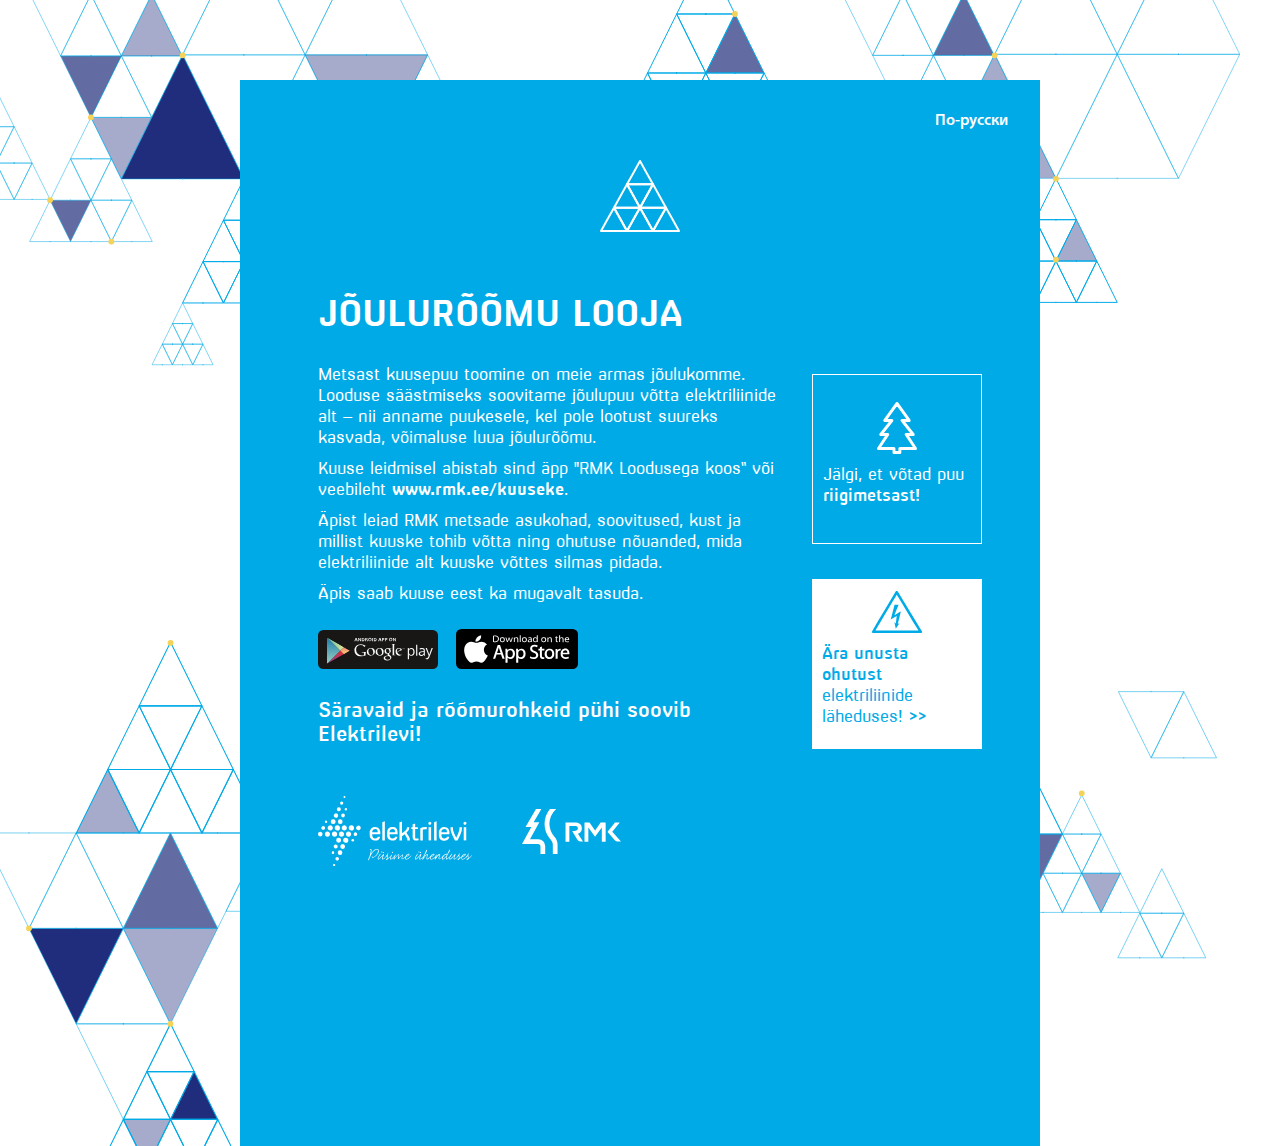
==== commit e9e202e7: "IE update" ====
--- a/index.html
+++ b/index.html
@@ -31,7 +31,7 @@
       </div>
       <section class="content">
         <p>Metsast kuusepuu toomine on meie armas jõulukomme. Looduse säästmiseks soovitame jõulupuu võtta elektriliinide alt – nii anname puukesele, kel pole lootust suureks kasvada, võimaluse luua jõulurõõmu.</p>
-        <p>Kuuse leidmisel abistab sind äpp "RMK Loodusega koos“ või veebileht <a href="https://www.rmk.ee/kuuseke" target="_blank">www.rmk.ee/kuuseke</a>.</p>
+        <p>Kuuse leidmisel abistab sind äpp "RMK Loodusega koos“ või veebileht <a href="https://www.rmk.ee/kuuseke" target="_blank">www.rmk.ee/kuuseke</a>.</p>
         <p>Äpist leiad RMK metsade asukohad, soovitused, kust ja millist kuuske tohib võtta ning ohutuse nõuanded, mida elektriliinide alt kuuske võttes silmas pidada.</p>
         <p>Äpis saab kuuse eest ka mugavalt tasuda.</p>
         <div class="apps">
@@ -43,7 +43,7 @@
       <aside id="sidebar">
         <a class="kuusk" href="https://www.rmk.ee/kuuseke" target="_blank">
           <img src="assets/kuusk.svg" alt="kuusk">
-          <p>Jälgi, et võtad puu <b>riigimetsast!</b></p>
+          <p>Jälgi, et võtad puu <b>riigimetsast!</b></p>
         </a>
         <div class="danger">
           <img src="assets/elekter.svg" alt="elekter">
--- a/css/styles.min.css
+++ b/css/styles.min.css
@@ -1 +1 @@
-@font-face{font-family:Myriad;src:url(../fonts/MYRIADPRO-REGULAR.OTF) format("opentype");font-weight:400}@font-face{font-family:Myriad;src:url(../fonts/MYRIADPRO-BOLD.OTF) format("opentype");font-weight:700}@font-face{font-family:MyriadSemiBold;src:url(../fonts/MYRIADPRO-SEMIBOLD.OTF) format("opentype")}@font-face{font-family:Milibus;src:url(../fonts/Milibus-Bold.ttf) format("truetype");font-weight:700}@font-face{font-family:Milibus;src:url(../fonts/Milibus-Light.ttf) format("truetype");font-weight:100}@font-face{font-family:Milibus;src:url(../fonts/Milibus-SemiBold.ttf) format("truetype");font-weight:400}*{-webkit-box-sizing:border-box;box-sizing:border-box}html{margin:0;padding:0;height:100%}body{margin:0;font-family:Milibus,Verdana,Helvetica,Arial,sans-serif;color:#fff;background-image:url(../assets/taust.svg);background-position:-40px -70px;background-repeat:no-repeat;background-size:cover}body:lang(ru){font-family:Myriad,Verdana,Helvetica,Arial,sans-serif}#pop-up{display:none;width:calc(100% + 24px);left:-24px;bottom:75px;position:absolute;background:#fff;color:#323232}#pop-up img{max-width:108px;width:100%}#pop-up ul{padding-left:30px;line-height:22px;font-weight:lighter;margin:0}#pop-up ul li:first-of-type,#pop-up ul li:nth-of-type(2){margin-bottom:8px}#pop-up .wrapper{margin-left:26px}#pop-up strong{color:#00aae7;font-size:21px;line-height:22px}#pop-up .close{cursor:pointer;display:block;float:right;margin-top:16px;margin-right:16px}#pop-up .row{margin:60px 50px 60px 50px;display:-webkit-box;display:-ms-flexbox;display:flex}#pop-up .row:lang(ru){margin:25px}#pop-up h3{margin-top:0;margin-bottom:10px;color:#00aae7;font-size:23px;line-height:29px;font-weight:700;text-transform:uppercase}#card{position:relative;display:-webkit-box;display:-ms-flexbox;display:flex;-webkit-box-orient:vertical;-webkit-box-direction:normal;-ms-flex-direction:column;flex-direction:column;max-width:800px;margin:80px auto;padding-bottom:280px;background:#00aae7}.triangle{width:100%;max-width:80px;padding-top:80px;padding-bottom:70px;margin:0 auto;display:-webkit-box;display:-ms-flexbox;display:flex}.card-row{position:relative;margin-left:78px;margin-right:58px;display:-webkit-box;display:-ms-flexbox;display:flex}.content{margin-right:34px}.apps{margin-top:25px}.apps .google{margin-right:12px}#logod{margin-left:78px;display:-webkit-box;display:-ms-flexbox;display:flex;-webkit-box-align:center;-ms-flex-align:center;align-items:center}#logod .elektrilevi{margin-right:50px}#sidebar{margin-top:20px}#sidebar:lang(ru) b{font-weight:700}#sidebar:lang(ru) p{line-height:16px;margin-bottom:0}#sidebar:lang(ru) .danger,#sidebar:lang(ru) .kuusk{padding:10px 14px}#sidebar .danger,#sidebar .kuusk{padding:20px 10px;width:170px;height:170px;display:-webkit-box;display:-ms-flexbox;display:flex;-webkit-box-orient:vertical;-webkit-box-direction:normal;-ms-flex-direction:column;flex-direction:column;-webkit-box-pack:center;-ms-flex-pack:center;justify-content:center;-webkit-box-align:center;-ms-flex-align:center;align-items:center}#sidebar .danger p,#sidebar .kuusk p{width:100%}#sidebar .kuusk{border:1px solid #fff}#sidebar .danger{cursor:pointer;margin-top:35px;background:#fff;color:#00aae7}#sidebar b{font-weight:400}h1{margin-left:78px;line-height:22px;margin-bottom:30px;margin-top:0;font-weight:700;font-size:35px;text-transform:uppercase}h2{margin-top:25px;margin-bottom:50px;width:calc(100% + 16px);font-weight:400;font-size:20px;line-height:24px}h2:lang(ru){font-family:MyriadSemiBold,Verdana,Helvetica,Arial,sans-serif}p{margin:10px 0;font-weight:100;line-height:21px}a{color:#fff;text-decoration:none;font-weight:700}.lang{top:32px;right:32px;position:absolute;text-decoration:none;color:#fff;font-family:MyriadSemiBold,Verdana,Helvetica,Arial,sans-serif}@media (max-width:666px){#card{padding-bottom:180px}#pop-up{width:calc(100% + 30px);left:-15px;bottom:0}#pop-up ul{padding-left:20px}#pop-up h3{font-size:20px}#pop-up .wrapper{margin-left:0}#pop-up .row{-webkit-box-orient:vertical;-webkit-box-direction:normal;-ms-flex-direction:column;flex-direction:column;-webkit-box-align:center;-ms-flex-align:center;align-items:center;margin:15px!important}#pop-up .row img{width:60px;margin-bottom:15px}#sidebar{margin-top:0;display:-webkit-box;display:-ms-flexbox;display:flex;-ms-flex-pack:distribute;justify-content:space-around}#sidebar .danger{margin-top:0}#logod{margin-top:20px;margin-left:0;-webkit-box-pack:center;-ms-flex-pack:center;justify-content:center}#logod .elektrilevi{margin-right:20px}.lang{top:20px;right:20px}.triangle{padding-top:40px;padding-bottom:30px}.content{margin-right:0}h1{font-size:24px;margin-left:20px;margin-bottom:10px}h2{margin:20px 0 20px 0}.card-row{-webkit-box-orient:vertical;-webkit-box-direction:normal;-ms-flex-direction:column;flex-direction:column;margin-left:20px;margin-right:20px}}+@font-face{font-family:Myriad;src:url(../fonts/MYRIADPRO-REGULAR.OTF) format("opentype");font-weight:400}@font-face{font-family:Myriad;src:url(../fonts/MYRIADPRO-BOLD.OTF) format("opentype");font-weight:700}@font-face{font-family:MyriadSemiBold;src:url(../fonts/MYRIADPRO-SEMIBOLD.OTF) format("opentype")}@font-face{font-family:Milibus;src:url(../fonts/Milibus-Bold.ttf) format("truetype");font-weight:700}@font-face{font-family:Milibus;src:url(../fonts/Milibus-Light.ttf) format("truetype");font-weight:100}@font-face{font-family:Milibus;src:url(../fonts/Milibus-SemiBold.ttf) format("truetype");font-weight:400}*{-webkit-box-sizing:border-box;box-sizing:border-box}html{margin:0;padding:0;height:100%}body{margin:0;font-family:Milibus,Verdana,Helvetica,Arial,sans-serif;color:#fff;background-image:url(../assets/taust.svg);background-position:-40px -70px;background-repeat:no-repeat;background-size:cover}body:lang(ru){font-family:Myriad,Verdana,Helvetica,Arial,sans-serif}#pop-up{display:none;width:calc(100% + 24px);left:-24px;bottom:75px;position:absolute;background:#fff;color:#323232}#pop-up img{max-width:108px;width:100%}#pop-up ul{padding-left:30px;line-height:22px;font-weight:lighter;margin:0}#pop-up ul li:first-of-type,#pop-up ul li:nth-of-type(2),#pop-up ul:lang(ru) li:nth-of-type(3){margin-bottom:8px}#pop-up .wrapper{margin-left:26px}#pop-up strong{color:#00aae7;font-size:21px;line-height:22px}#pop-up .close{cursor:pointer;display:block;float:right;margin-top:16px;margin-right:16px}#pop-up .row{margin:60px 50px 60px 50px;display:-webkit-box;display:-ms-flexbox;display:flex}#pop-up .row:lang(ru){margin:25px}#pop-up h3{margin-top:0;margin-bottom:10px;color:#00aae7;font-size:23px;line-height:29px;font-weight:700;text-transform:uppercase}#card{position:relative;display:-webkit-box;display:-ms-flexbox;display:flex;-webkit-box-orient:vertical;-webkit-box-direction:normal;-ms-flex-direction:column;flex-direction:column;max-width:800px;margin:80px auto;padding-bottom:280px;background:#00aae7}.triangle{width:100%;max-width:80px;padding-top:80px;padding-bottom:70px;margin:0 auto;display:-webkit-box;display:-ms-flexbox;display:flex}.card-row{position:relative;margin-left:78px;margin-right:58px;display:-webkit-box;display:-ms-flexbox;display:flex}.content{margin-right:34px}.apps{margin-top:25px}.apps .google{margin-right:12px}#logod{margin-left:78px;display:-webkit-box;display:-ms-flexbox;display:flex;-webkit-box-align:center;-ms-flex-align:center;align-items:center}#logod .elektrilevi{margin-right:50px}#sidebar{margin-top:20px}#sidebar:lang(ru) b{font-weight:700}#sidebar:lang(ru) p{line-height:16px;margin-bottom:0}#sidebar:lang(ru) .danger,#sidebar:lang(ru) .kuusk{padding:10px 14px}#sidebar .danger,#sidebar .kuusk{padding:20px 10px;width:170px;height:170px;display:-webkit-box;display:-ms-flexbox;display:flex;-webkit-box-orient:vertical;-webkit-box-direction:normal;-ms-flex-direction:column;flex-direction:column;-webkit-box-pack:center;-ms-flex-pack:center;justify-content:center;-webkit-box-align:center;-ms-flex-align:center;align-items:center}#sidebar .danger p,#sidebar .kuusk p{width:100%}#sidebar .kuusk{border:1px solid #fff}#sidebar .danger{cursor:pointer;margin-top:35px;background:#fff;color:#00aae7}#sidebar b{font-weight:400}h1{margin-left:78px;line-height:22px;margin-bottom:30px;margin-top:0;font-weight:700;font-size:35px;text-transform:uppercase}h2{margin-top:25px;margin-bottom:50px;width:calc(100% + 16px);font-weight:400;font-size:20px;line-height:24px}h2:lang(ru){font-family:MyriadSemiBold,Verdana,Helvetica,Arial,sans-serif}p{margin:10px 0;font-weight:100;line-height:21px}a{color:#fff;text-decoration:none;font-weight:700}.lang{top:32px;right:32px;position:absolute;text-decoration:none;color:#fff;font-family:MyriadSemiBold,Verdana,Helvetica,Arial,sans-serif}@media (max-width:666px){#card{padding-bottom:180px}#pop-up{width:calc(100% + 30px);left:-15px;bottom:0}#pop-up ul{padding-left:20px}#pop-up h3{font-size:20px}#pop-up .wrapper{margin-left:0}#pop-up .row{-webkit-box-orient:vertical;-webkit-box-direction:normal;-ms-flex-direction:column;flex-direction:column;-webkit-box-align:center;-ms-flex-align:center;align-items:center;margin:10px 15px!important}#pop-up .row img{width:60px;margin-bottom:15px}#sidebar{margin-top:0;display:-webkit-box;display:-ms-flexbox;display:flex;-ms-flex-pack:distribute;justify-content:space-around}#sidebar .danger{margin-top:0}#logod{margin-top:20px;margin-left:0;-webkit-box-pack:center;-ms-flex-pack:center;justify-content:center}#logod .elektrilevi{margin-right:20px}.lang{top:20px;right:20px}.triangle{padding-top:40px;padding-bottom:30px}.content{margin-right:0}h1{font-size:24px;margin-left:20px;margin-bottom:10px}h2{margin:20px 0 20px 0}.card-row{-webkit-box-orient:vertical;-webkit-box-direction:normal;-ms-flex-direction:column;flex-direction:column;margin-left:20px;margin-right:20px}}